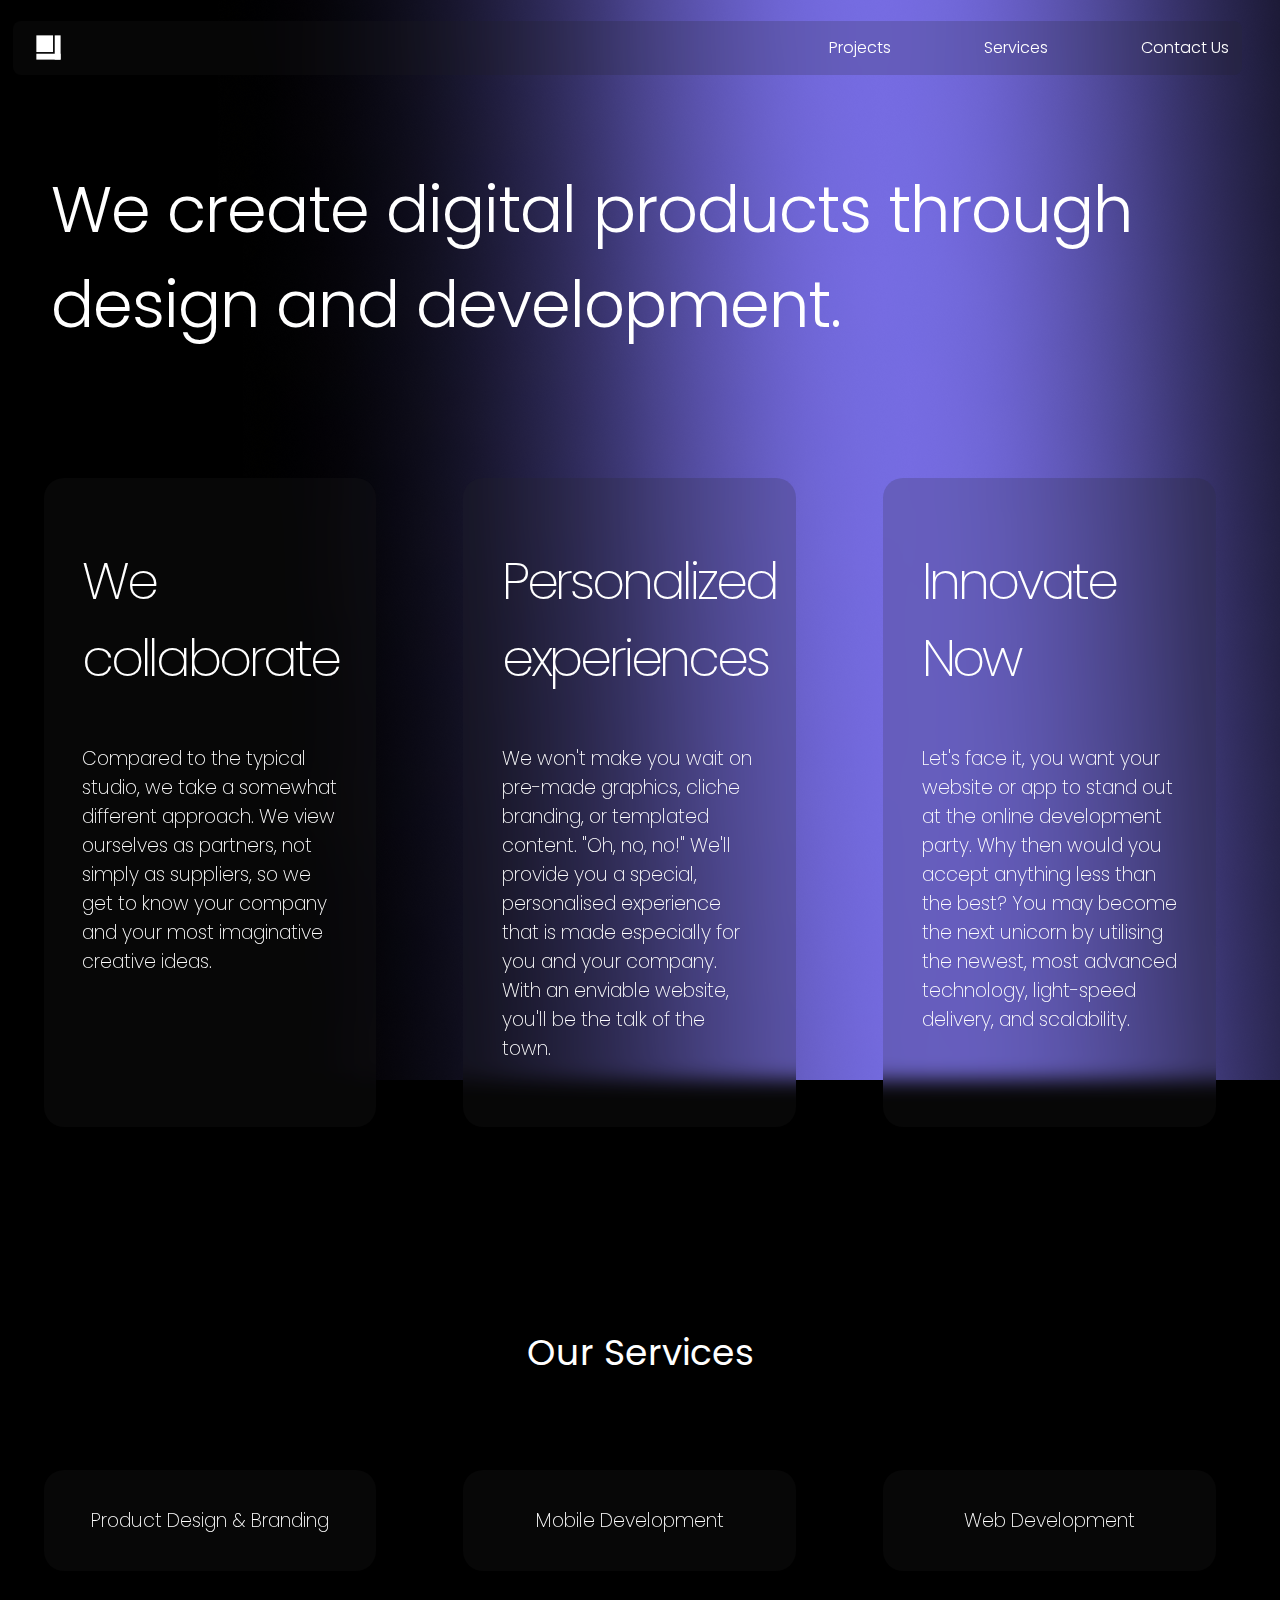
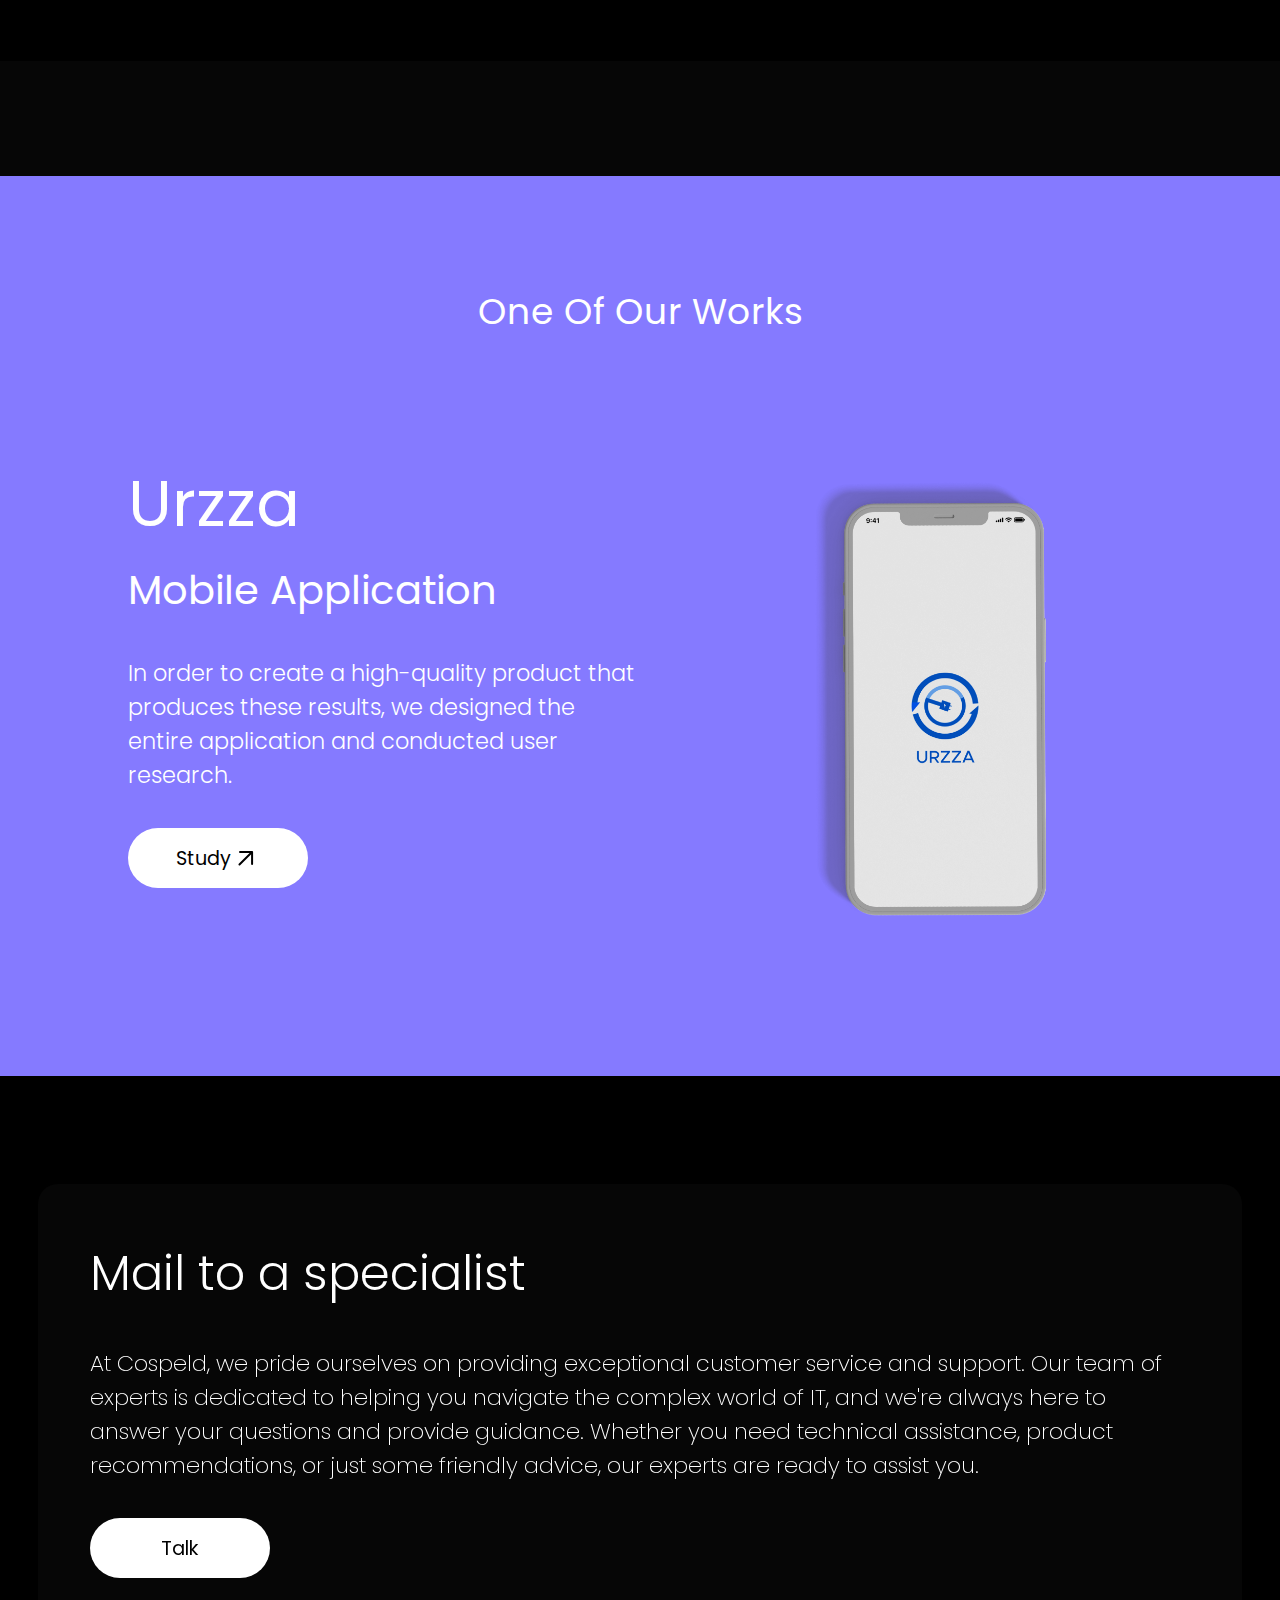
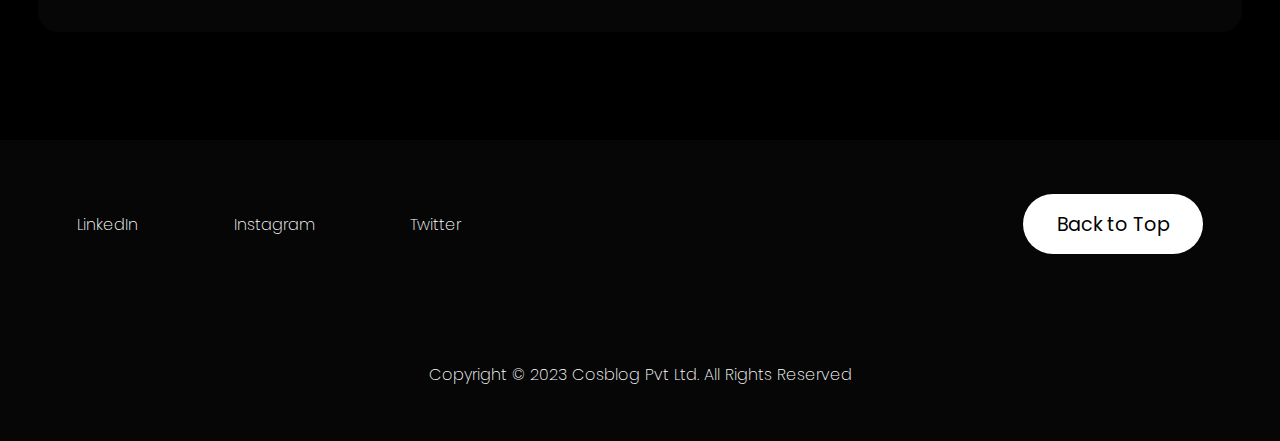
==== index.html @ 84eb61b1 "initial commit" ====
<!DOCTYPE html>
<html lang="en">
  <head>
    <meta charset="UTF-8" />
    <meta http-equiv="X-UA-Compatible" content="IE=edge" />
    <meta name="viewport" content="width=device-width, initial-scale=1.0" />
    <link rel="icon" type="image/x-icon" href="/images/favicon.svg" />
    <title>Cosblog</title>
    <link rel="preconnect" href="https://fonts.googleapis.com" />
    <link rel="preconnect" href="https://fonts.gstatic.com" crossorigin />
    <link
      href="https://fonts.googleapis.com/css2?family=Poppins:wght@200;300;400&display=swap"
      rel="stylesheet"
    />
    <link rel="stylesheet" href="style.css" />
  </head>
  <body>
    <center><nav>
      <img class="logo" src="./images/logo.svg" />
      <div class="contact">Projects</div>
      <div>Services</div>
      <div class="end-nav">Contact Us</div>
    </nav></center>
    <div class="title">
      We create digital products through design and development.
    </div>

    <div class="cards">
      <div class="card">
        <div class="head">We collaborate</div>
        <div class="para">
          Compared to the typical studio, we take a somewhat different approach.
          We view ourselves as partners, not simply as suppliers, so we get to
          know your company and your most imaginative creative ideas.
        </div>
      </div>
      <div class="card">
        <div class="head">Personalized experiences</div>
        <div class="para">
          We won't make you wait on pre-made graphics, cliche branding, or
          templated content. "Oh, no, no!" We'll provide you a special,
          personalised experience that is made especially for you and your
          company. With an enviable website, you'll be the talk of the town.
        </div>
      </div>
      <div class="card">
        <div class="head">Innovate Now</div>
        <div class="para">
          Let's face it, you want your website or app to stand out at the online
          development party. Why then would you accept anything less than the
          best? You may become the next unicorn by utilising the newest, most
          advanced technology, light-speed delivery, and scalability.
        </div>
      </div>
    </div>

    <div class="our-services">Our Services</div>
    <div class="cards">
      <div class="card-s service product-s">Product Design & Branding</div>
      <div class="card-s service">Mobile Development</div>
      <div class="card-s service">Web Development</div>
    </div>

    


    <div class="marquee">
      <span
        >At Cospeld, we specialize in designing and developing web and mobile
        applications for service companies that make accessing services faster,
        easier, and more convenient for their customers. Our process involves
        extensive market research, prototyping, design, development, testing,
        and deployment to ensure that the app is user-friendly, intuitive, and
        visually appealing. Our team is committed to creating a clean and
        attractive interface that enhances the overall user experience,
        resulting in increased customer engagement and brand recognition for our
        clients. We work closely with our clients to understand their needs and
        goals, and provide ongoing support to ensure that their app continues to
        meet the needs of their customers. Contact us today to learn more about
        how we can help your service company streamline its processes and
        improve customer satisfaction with a custom web and mobile app.</span
      >
    </div>











    <div class="project">
      <div class="our-services one-of">One Of Our Works</div>
      <div class="p-flex">
        <div class="p-content">
          <div class="p-title">Urzza</div>
          <div class="p-subtitle">Mobile Application</div>
          <div class="p-para">
            In order to create a high-quality product that produces these
            results, we designed the entire application and conducted user
            research.
          </div>
          <div class="p-button">
            Study <img class="arrow-icon" src="./images/arrow.svg" />
          </div>
        </div>
        <div><img class="phone" src="./images/phone.png" /></div>
      </div>
    </div>



    <div class="t-card">
      <div class="t-title">Mail to a specialist</div>
      <div class="t-para">
        At Cospeld, we pride ourselves on providing exceptional customer service
        and support. Our team of experts is dedicated to helping you navigate
        the complex world of IT, and we're always here to answer your questions
        and provide guidance. Whether you need technical assistance, product
        recommendations, or just some friendly advice, our experts are ready to
        assist you.
      </div>
      <div class="f-button talk">Talk</div>
    </div>

  


    <div class="footer">
      <div class="links">
        <div class="link">LinkedIn</div>
        <div class="link">Instagram</div>
        <div class="link">Twitter</div>
      </div>
      <div class="back"><div class="f-button">Back to Top</div></div>
    </div>

    <div class="co">Copyright © 2023 Cosblog Pvt Ltd. All Rights Reserved</div>
  </body>
  <script>
    
  </script>
</html>
---- style.css ----
*{
    margin: 0;
    box-sizing: border-box;
    font-family: 'Poppins', sans-serif;
}

body{
    background-color: black;
    background-image: url("./images/bg.png");
  background-repeat: no-repeat;
  background-attachment: fixed;
    
}

nav{
    background-color: #22222230;
    backdrop-filter: blur(10px);
    margin: 0.2% 1vw;
    height: 6vh;
    width: 97vw;
    border-radius: 8px;
    color: white;
    display: flex;
    justify-content: space-between;
    align-items: center;
    padding: 0 1vw;
    font-weight: 300;
    font-size: 1rem;
    position: fixed;
    z-index: 99;
}

.logo{
    width: 2.6%;
    min-width: 45px;
    margin: 0 68vw 0 0;
}

.contact{
    padding-left: 4vw;
}



.title{
    color: white;
    font-size: 875%;
    font-weight: 300;
    letter-spacing: -1px;
    margin: 2vh 4vw 12vh 4vw;
    padding-top: 16vh;
}

.cards{
    display: flex;
    margin: 8vh 0;
}
.card{
    background-color: #25252530;
    backdrop-filter: blur(10px);
    color: white;
    width: 26vw;
    align-items: center;
    justify-content: center;
    padding: 2vh 3vw;
    border-radius: 20px;
    margin: 2vh 3.4vw;
}

.head{
    font-size: 4vw;
    width: 18vw;
    font-weight: 200;
    margin: 5.2vh 0;
    letter-spacing: -0.2rem;
}

.para{
    font-weight: 200;
    width: 20vw;
    font-size: 120%;
    margin: 5.2vh 0;
}

.our-services{
    color: white;
    padding-top: 12vh;
    font-size: 36px;
    display: flex;
    justify-content: center;
    align-items: center;
}

.card-s{
    background-color: #25252530;
    backdrop-filter: blur(10px);
    color: white;
    width: 26vw;
    align-items: center;
    justify-content: center;
    padding: 4vh 0;
    border-radius: 20px;
    margin: 2vh 3.4vw;
}

.product-s{
    padding-left: 20px;
    padding-right: 20px;
}

.service{
    display: flex;
    justify-content: center;
    align-items: center;
    font-weight: 200;
    font-size: 160%;
}


.t-card{
    background-color: #22222230;
    backdrop-filter: blur(10px);
    border-radius: 20px;
    padding: 4vh 4vw;
    margin: 12vh 3vw;
    

}


.t-title{
    font-size: 300%;
    font-weight: 300;
    color: white;
    padding: 2vh 0;
}

.t-para{
    font-size: 140%;
    color: white;
    font-weight: 200;
    padding: 2vh 0;
}



.project{
    background-color: #857AFF;
    width: 100%;
    height: 100vh;
    color: white;
}

.one-of{
    padding: 12vh 0;
}

.p-flex{
    display: flex;
}

.p-content{
    padding-left: 10vw;
}

.p-title{
    font-size: 64px;
    padding-top: 1vh;
    padding-bottom: 1vh;
}

.p-subtitle{
    font-size: 40px;
    padding-bottom: 4vh;
}

.p-para{
    font-size: 32px;
    font-weight: 300;
    width: 40vw;
}

.p-button{
    background-color: white;
    color: black;
    border-radius: 30px;
    margin-top: 4vh;
    width: 180px;
    height: 60px;
    display: flex;
    justify-content: center;
    align-items: center;
    font-size: 120%;
}


.phone{
    height: 32vw;
    padding-left: 10vw;
    padding-bottom: 12vh;
}


.footer{
    color: white;
    display: flex;
    align-items: center;
    justify-content: space-between;
    padding: 6vh 6vw;
    background-color: #22222230;
}

.links{
    display: flex;
    justify-content: space-between;
    width: 20vw;
    font-weight: 200;
}


.talk{
    margin: 2vh 0;
}


.f-button{
    background-color: white;
    color: black;
    border-radius: 30px;
    width: 180px;
    height: 60px;
    display: flex;
    justify-content: center;
    align-items: center;
    font-size: 120%;
}


.co{
    background-color: #22222230;
    display: flex;
    align-items: center;
    justify-content: center;
    padding: 6vh 6vw;
    color: white;
    font-weight: 200;
}








.marquee {
    width: 100%;
    overflow: hidden;
    white-space: nowrap;
    background-color: #22222230;
    color: white;
    font-weight: 200;
    font-size: 180%;
    padding: 4vh 0;
  }
  
  .marquee span {
    display: inline-block;
    padding-left: 100%;
    animation: marquee 66s linear infinite;
  }
  
  @keyframes marquee {
    0% {
      transform: translate(0,0);
    }
    100% {
      transform: translate(-100%,0);
    }
  }
  

  @media screen and (max-width: 1600px){
    .logo{
        margin-right: 48vw;
    }

    nav{
        width: 96vw;
    }

        .title{
            font-size: 400%;
        }

        .card-s{
            font-size: 120%;
        }

       

        .p-title{
            margin: 0vh;
        }
        .p-button{
            margin-bottom: 2vh;
        }
        .p-para{
            font-size: 140%;
        }

        .phone{
            height: 620px;
        }

        .links{
            width: 30vw;
        }

    
  }
 







  @media screen and (max-width: 900px) {
    body{
        background-image: url("./images/bg-m.png");
    }
    
    nav{
        max-width: 93vw;
        padding: 2vh 4vw;
        margin: 0 2vw;
    }
    
    .logo{
        
        margin: 0 0vw 0 0;
    }
    .title{
        font-size: 10vw;
        max-width: 80vw;
        margin: 2vh 4vw 26vh 4vw;
    }

    .cards{
        display: block;
    }
    .card{
        width: 86vw;
        margin: 2vh 6vw;
    }

    .head{
        width: 80vw;
        font-size: 380%;
        padding: 0vh 10vw;
    }

    .para{
        width: 80vw;
        font-size: 100%;
        padding: 0vh 10vw;
    }

    .our-services{
        font-size: 200%;
    }

    .card-s{
        width: 86vw;
    }

    .p-flex{
        display: block;
    }

    .p-title{
        font-size: 200%;
    }
    .p-subtitle{
        font-size: 180%;
    }
    .p-para{
        font-size: 140%;
        width: 60vw;
    }
    .phone{
        display: none;
    }

    .t-card{
        width: 86vw;
        margin: 6vh 6vw;
    }

    .t-title{
        font-size: 200%;
        padding: 4vh 10vw;
    }
    .t-para{
        font-size: 100%;
        width: 80vw;
        padding: 0vh 10vw;
    }

    .f-button{
        font-size: 100%;
    }
    .talk{
        margin: 2vh 10vw;
    }
    .footer{
        display: block;
    }
    .links{
        display: block;
        width: 86vw;
        padding: 2vh 12vw;
    }
    .link{
        padding: 2vh 10vw;
        display: flex;
        justify-content: center;
        align-items: center;
    }
    .back{
        display: flex;
        justify-content: center;
        align-items: center;    
        margin: 2vh 10vw;
    }
    .co{
        font-size: 100%;
    }
  }


  

  @media screen and (max-width: 600px){
    .title{
        max-width: 50vw;
    }
  }
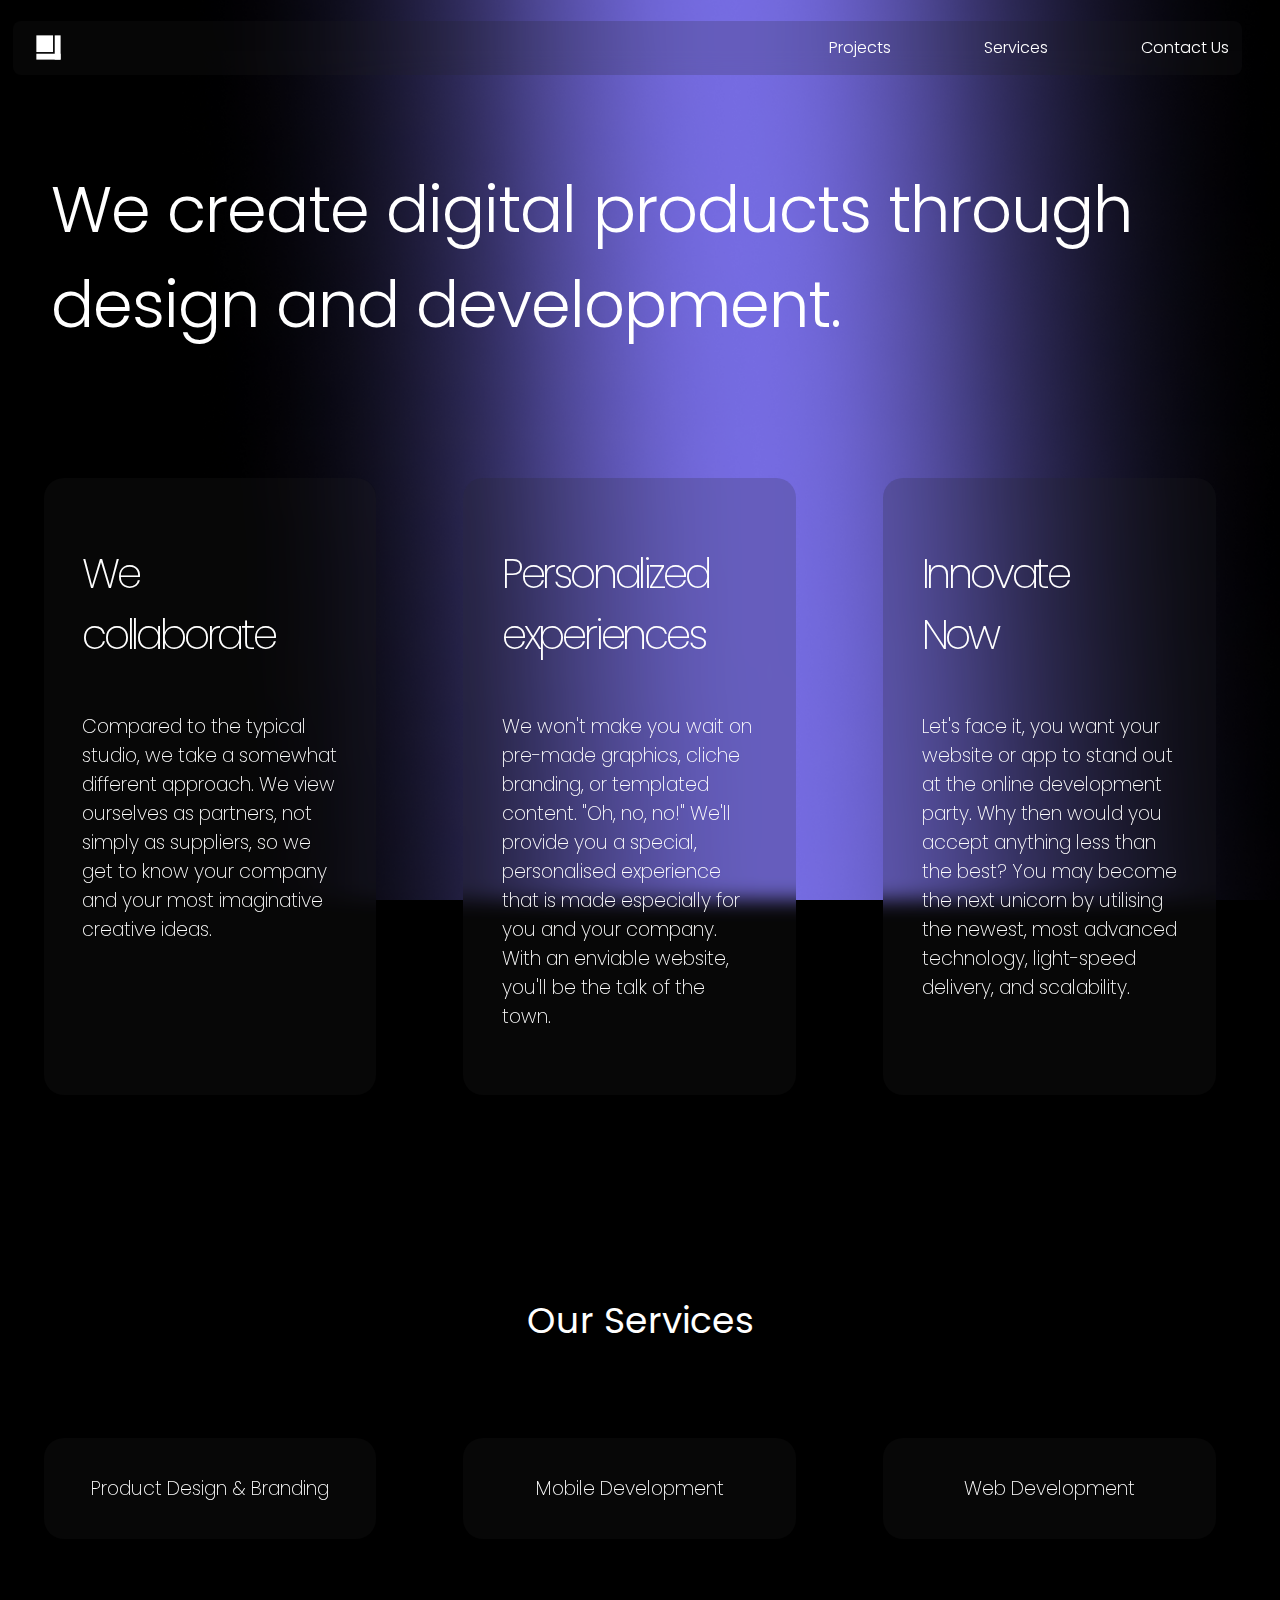
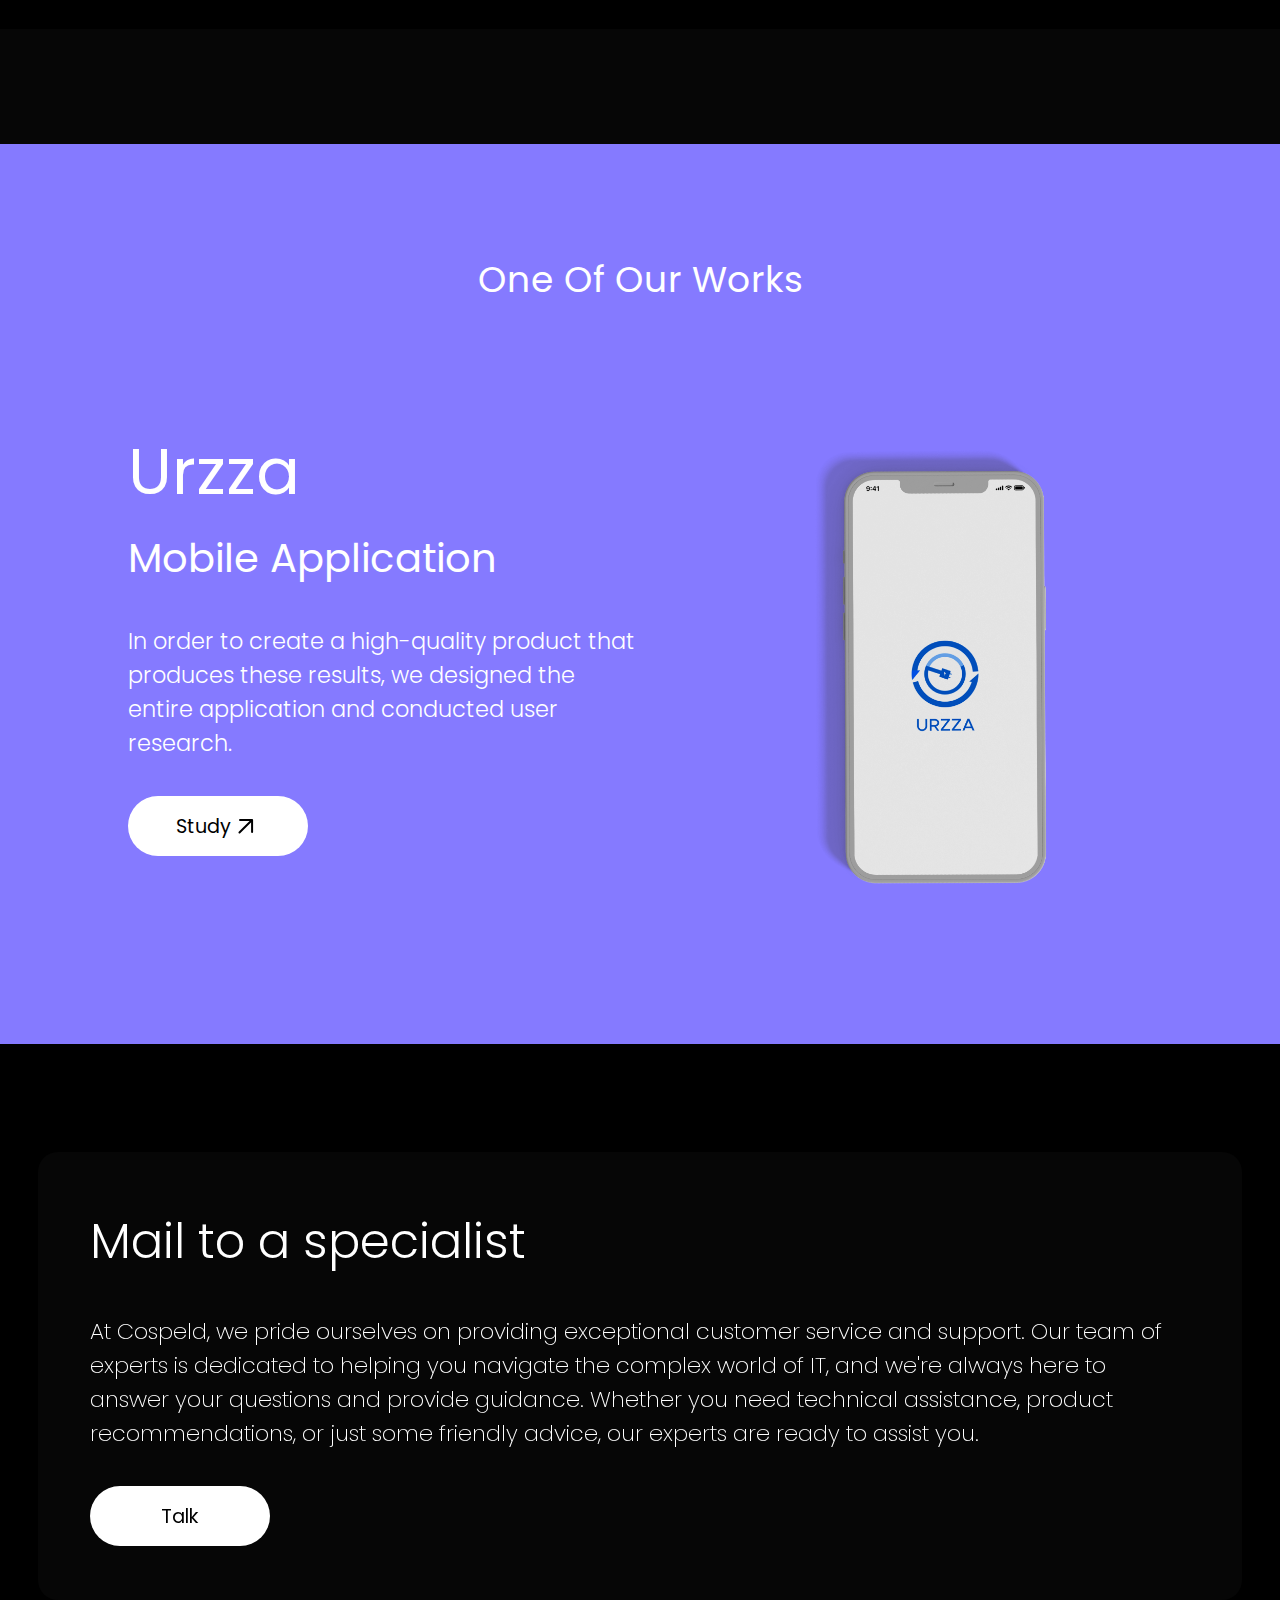
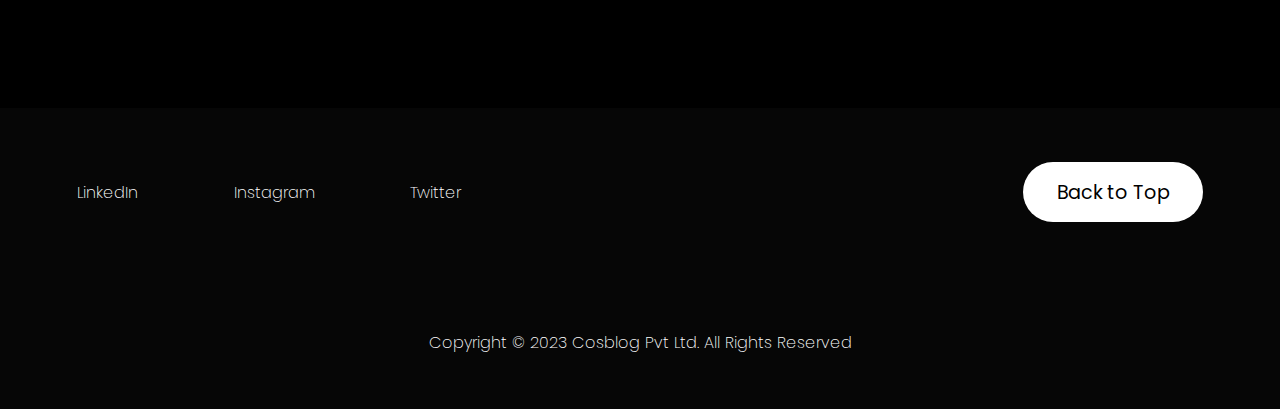
==== commit 55206442: "commit 2" ====
--- a/index.html
+++ b/index.html
@@ -15,12 +15,14 @@
     <link rel="stylesheet" href="style.css" />
   </head>
   <body>
-    <center><nav>
-      <img class="logo" src="./images/logo.svg" />
-      <div class="contact">Projects</div>
-      <div>Services</div>
-      <div class="end-nav">Contact Us</div>
-    </nav></center>
+    <center>
+      <nav>
+        <img class="logo" src="./images/logo.svg" />
+        <div class="contact">Projects</div>
+        <div>Services</div>
+        <div class="end-nav">Contact Us</div>
+      </nav>
+    </center>
     <div class="title">
       We create digital products through design and development.
     </div>
@@ -61,9 +63,6 @@
       <div class="card-s service">Web Development</div>
     </div>
 
-    
-
-
     <div class="marquee">
       <span
         >At Cospeld, we specialize in designing and developing web and mobile
@@ -81,16 +80,6 @@
         improve customer satisfaction with a custom web and mobile app.</span
       >
     </div>
-
-
-
-
-
-
-
-
-
-
 
     <div class="project">
       <div class="our-services one-of">One Of Our Works</div>
@@ -111,8 +100,6 @@
       </div>
     </div>
 
-
-
     <div class="t-card">
       <div class="t-title">Mail to a specialist</div>
       <div class="t-para">
@@ -126,9 +113,6 @@
       <div class="f-button talk">Talk</div>
     </div>
 
-  
-
-
     <div class="footer">
       <div class="links">
         <div class="link">LinkedIn</div>
@@ -140,7 +124,5 @@
 
     <div class="co">Copyright © 2023 Cosblog Pvt Ltd. All Rights Reserved</div>
   </body>
-  <script>
-    
-  </script>
+  <script></script>
 </html>
--- a/style.css
+++ b/style.css
@@ -1,450 +1,427 @@
-*{
-    margin: 0;
-    box-sizing: border-box;
-    font-family: 'Poppins', sans-serif;
-}
-
-body{
-    background-color: black;
-    background-image: url("./images/bg.png");
-  background-repeat: no-repeat;
+* {
+  margin: 0;
+  box-sizing: border-box;
+  font-family: "Poppins", sans-serif;
+}
+
+body {
+  background-color: black;
+  background-image: url("./images/bg.png");
+  background-size: cover;
+  background-repeat: repeat;
   background-attachment: fixed;
-    
-}
-
-nav{
-    background-color: #22222230;
-    backdrop-filter: blur(10px);
-    margin: 0.2% 1vw;
-    height: 6vh;
-    width: 97vw;
-    border-radius: 8px;
-    color: white;
-    display: flex;
-    justify-content: space-between;
-    align-items: center;
-    padding: 0 1vw;
-    font-weight: 300;
-    font-size: 1rem;
-    position: fixed;
-    z-index: 99;
-}
-
-.logo{
-    width: 2.6%;
-    min-width: 45px;
-    margin: 0 68vw 0 0;
-}
-
-.contact{
-    padding-left: 4vw;
-}
-
-
-
-.title{
-    color: white;
-    font-size: 875%;
-    font-weight: 300;
-    letter-spacing: -1px;
-    margin: 2vh 4vw 12vh 4vw;
-    padding-top: 16vh;
-}
-
-.cards{
-    display: flex;
-    margin: 8vh 0;
-}
-.card{
-    background-color: #25252530;
-    backdrop-filter: blur(10px);
-    color: white;
-    width: 26vw;
-    align-items: center;
-    justify-content: center;
-    padding: 2vh 3vw;
-    border-radius: 20px;
-    margin: 2vh 3.4vw;
-}
-
-.head{
+}
+
+nav {
+  background-color: #22222230;
+  backdrop-filter: blur(10px);
+  margin: 0.2% 1vw;
+  height: 6vh;
+  width: 97vw;
+  border-radius: 8px;
+  color: white;
+  display: flex;
+  justify-content: space-between;
+  align-items: center;
+  padding: 0 1vw;
+  font-weight: 300;
+  font-size: 1rem;
+  position: fixed;
+  z-index: 99;
+}
+
+.logo {
+  width: 2.6%;
+  min-width: 45px;
+  margin: 0 68vw 0 0;
+}
+
+.contact {
+  padding-left: 4vw;
+}
+
+.title {
+  color: white;
+  font-size: 875%;
+  font-weight: 300;
+  letter-spacing: -1px;
+  margin: 2vh 4vw 12vh 4vw;
+  padding-top: 16vh;
+}
+
+.cards {
+  display: flex;
+  margin: 8vh 0;
+}
+.card {
+  background-color: #25252530;
+  backdrop-filter: blur(10px);
+  color: white;
+  width: 26vw;
+  align-items: center;
+  justify-content: center;
+  padding: 2vh 3vw;
+  border-radius: 20px;
+  margin: 2vh 3.4vw;
+}
+
+.head {
+  font-size: 3.2vw;
+  width: 18vw;
+  font-weight: 200;
+  margin: 5.2vh 0;
+  letter-spacing: -0.2rem;
+}
+
+.para {
+  font-weight: 200;
+  width: 20vw;
+  font-size: 120%;
+  margin: 5.2vh 0;
+}
+
+.our-services {
+  color: white;
+  padding-top: 12vh;
+  font-size: 36px;
+  display: flex;
+  justify-content: center;
+  align-items: center;
+}
+
+.card-s {
+  background-color: #25252530;
+  backdrop-filter: blur(10px);
+  color: white;
+  width: 26vw;
+  align-items: center;
+  justify-content: center;
+  padding: 4vh 0;
+  border-radius: 20px;
+  margin: 2vh 3.4vw;
+}
+
+.product-s {
+  padding-left: 20px;
+  padding-right: 20px;
+}
+
+.service {
+  display: flex;
+  justify-content: center;
+  align-items: center;
+  font-weight: 200;
+  font-size: 160%;
+}
+
+.t-card {
+  background-color: #22222230;
+  backdrop-filter: blur(10px);
+  border-radius: 20px;
+  padding: 4vh 4vw;
+  margin: 12vh 3vw;
+}
+
+.t-title {
+  font-size: 300%;
+  font-weight: 300;
+  color: white;
+  padding: 2vh 0;
+}
+
+.t-para {
+  font-size: 140%;
+  color: white;
+  font-weight: 200;
+  padding: 2vh 0;
+}
+
+.project {
+  background-color: #857aff;
+  width: 100%;
+  height: 100vh;
+  color: white;
+}
+
+.one-of {
+  padding: 12vh 0;
+}
+
+.p-flex {
+  display: flex;
+}
+
+.p-content {
+  padding-left: 10vw;
+}
+
+.p-title {
+  font-size: 64px;
+  padding-top: 1vh;
+  padding-bottom: 1vh;
+}
+
+.p-subtitle {
+  font-size: 40px;
+  padding-bottom: 4vh;
+}
+
+.p-para {
+  font-size: 32px;
+  font-weight: 300;
+  width: 40vw;
+}
+
+.p-button {
+  background-color: white;
+  color: black;
+  border-radius: 30px;
+  margin-top: 4vh;
+  width: 180px;
+  height: 60px;
+  display: flex;
+  justify-content: center;
+  align-items: center;
+  font-size: 120%;
+}
+
+.phone {
+  height: 32vw;
+  padding-left: 10vw;
+  padding-bottom: 12vh;
+}
+
+.footer {
+  color: white;
+  display: flex;
+  align-items: center;
+  justify-content: space-between;
+  padding: 6vh 6vw;
+  background-color: #22222230;
+}
+
+.links {
+  display: flex;
+  justify-content: space-between;
+  width: 20vw;
+  font-weight: 200;
+}
+
+.talk {
+  margin: 2vh 0;
+}
+
+.f-button {
+  background-color: white;
+  color: black;
+  border-radius: 30px;
+  width: 180px;
+  height: 60px;
+  display: flex;
+  justify-content: center;
+  align-items: center;
+  font-size: 120%;
+}
+
+.co {
+  background-color: #22222230;
+  display: flex;
+  align-items: center;
+  justify-content: center;
+  padding: 6vh 6vw;
+  color: white;
+  font-weight: 200;
+}
+
+.marquee {
+  width: 100%;
+  overflow: hidden;
+  white-space: nowrap;
+  background-color: #22222230;
+  color: white;
+  font-weight: 200;
+  font-size: 180%;
+  padding: 4vh 0;
+}
+
+.marquee span {
+  display: inline-block;
+  padding-left: 100%;
+  animation: marquee 66s linear infinite;
+}
+
+@keyframes marquee {
+  0% {
+    transform: translate(0, 0);
+  }
+  100% {
+    transform: translate(-100%, 0);
+  }
+}
+
+@media screen and (max-width: 1600px) {
+  .logo {
+    margin-right: 48vw;
+  }
+
+  nav {
+    width: 96vw;
+  }
+
+  .title {
+    font-size: 400%;
+  }
+
+  .card-s {
+    font-size: 120%;
+  }
+
+  .p-title {
+    margin: 0vh;
+  }
+  .p-button {
+    margin-bottom: 2vh;
+  }
+  .p-para {
+    font-size: 140%;
+  }
+
+  .phone {
+    height: 620px;
+  }
+
+  .links {
+    width: 30vw;
+  }
+}
+
+@media screen and (max-width: 900px) {
+  body {
+    background-image: url("./images/bg-m.png");
+  }
+
+  nav {
+    max-width: 93vw;
+    padding: 2vh 4vw;
+    margin: 0 2vw;
+    font-size: 3vw;
+  }
+
+  .logo {
+    margin: 0 0vw 0 0;
+  }
+  .title {
+    font-size: 10vw;
+    max-width: 80vw;
+    margin: 2vh 4vw 26vh 4vw;
+  }
+
+  .cards {
+    display: block;
+  }
+  .card {
+    width: 86vw;
+    margin: 2vh 6vw;
+  }
+
+  .head {
+    width: 70vw;
+    font-size: 10vw;
+    padding: 0vh 10vw;
+  }
+
+  .para {
+    width: 80vw;
+    font-size: 100%;
+    padding: 0vh 10vw;
+  }
+
+  .our-services {
+    font-size: 200%;
+  }
+
+  .card-s {
+    width: 86vw;
+  }
+
+  .p-flex {
+    display: block;
+  }
+
+  .p-title {
+    font-size: 200%;
+  }
+  .p-subtitle {
+    font-size: 5vw;
+  }
+  .p-para {
     font-size: 4vw;
-    width: 18vw;
-    font-weight: 200;
-    margin: 5.2vh 0;
-    letter-spacing: -0.2rem;
-}
-
-.para{
-    font-weight: 200;
-    width: 20vw;
-    font-size: 120%;
-    margin: 5.2vh 0;
-}
-
-.our-services{
-    color: white;
-    padding-top: 12vh;
-    font-size: 36px;
+    width: 60vw;
+  }
+  .phone {
+    display: none;
+  }
+
+  .p-button {
+    font-size: 4vw;
+  }
+
+  .arrow-icon {
+    width: 24px;
+  }
+
+  .t-card {
+    width: 86vw;
+    margin: 6vh 6vw;
+  }
+
+  .t-title {
+    font-size: 200%;
+    padding: 4vh 10vw;
+  }
+  .t-para {
+    font-size: 4vw;
+    width: 80vw;
+    padding: 1vh 10vw;
+  }
+
+  .f-button {
+    font-size: 4vw;
+  }
+  .talk {
+    margin: 2vh 10vw;
+  }
+  .footer {
+    display: block;
+  }
+  .links {
+    display: block;
+    width: 86vw;
+    padding: 2vh 12vw;
+  }
+  .link {
+    padding: 2vh 10vw;
     display: flex;
     justify-content: center;
     align-items: center;
-}
-
-.card-s{
-    background-color: #25252530;
-    backdrop-filter: blur(10px);
-    color: white;
-    width: 26vw;
-    align-items: center;
-    justify-content: center;
-    padding: 4vh 0;
-    border-radius: 20px;
-    margin: 2vh 3.4vw;
-}
-
-.product-s{
-    padding-left: 20px;
-    padding-right: 20px;
-}
-
-.service{
+  }
+  .back {
     display: flex;
     justify-content: center;
     align-items: center;
-    font-weight: 200;
-    font-size: 160%;
-}
-
-
-.t-card{
-    background-color: #22222230;
-    backdrop-filter: blur(10px);
-    border-radius: 20px;
-    padding: 4vh 4vw;
-    margin: 12vh 3vw;
-    
-
-}
-
-
-.t-title{
-    font-size: 300%;
-    font-weight: 300;
-    color: white;
-    padding: 2vh 0;
-}
-
-.t-para{
-    font-size: 140%;
-    color: white;
-    font-weight: 200;
-    padding: 2vh 0;
-}
-
-
-
-.project{
-    background-color: #857AFF;
-    width: 100%;
-    height: 100vh;
-    color: white;
-}
-
-.one-of{
-    padding: 12vh 0;
-}
-
-.p-flex{
-    display: flex;
-}
-
-.p-content{
-    padding-left: 10vw;
-}
-
-.p-title{
-    font-size: 64px;
-    padding-top: 1vh;
-    padding-bottom: 1vh;
-}
-
-.p-subtitle{
-    font-size: 40px;
-    padding-bottom: 4vh;
-}
-
-.p-para{
-    font-size: 32px;
-    font-weight: 300;
-    width: 40vw;
-}
-
-.p-button{
-    background-color: white;
-    color: black;
-    border-radius: 30px;
-    margin-top: 4vh;
-    width: 180px;
-    height: 60px;
-    display: flex;
-    justify-content: center;
-    align-items: center;
-    font-size: 120%;
-}
-
-
-.phone{
-    height: 32vw;
-    padding-left: 10vw;
-    padding-bottom: 12vh;
-}
-
-
-.footer{
-    color: white;
-    display: flex;
-    align-items: center;
-    justify-content: space-between;
-    padding: 6vh 6vw;
-    background-color: #22222230;
-}
-
-.links{
-    display: flex;
-    justify-content: space-between;
-    width: 20vw;
-    font-weight: 200;
-}
-
-
-.talk{
-    margin: 2vh 0;
-}
-
-
-.f-button{
-    background-color: white;
-    color: black;
-    border-radius: 30px;
-    width: 180px;
-    height: 60px;
-    display: flex;
-    justify-content: center;
-    align-items: center;
-    font-size: 120%;
-}
-
-
-.co{
-    background-color: #22222230;
-    display: flex;
-    align-items: center;
-    justify-content: center;
-    padding: 6vh 6vw;
-    color: white;
-    font-weight: 200;
-}
-
-
-
-
-
-
-
-
-.marquee {
-    width: 100%;
-    overflow: hidden;
-    white-space: nowrap;
-    background-color: #22222230;
-    color: white;
-    font-weight: 200;
-    font-size: 180%;
-    padding: 4vh 0;
-  }
-  
-  .marquee span {
-    display: inline-block;
-    padding-left: 100%;
-    animation: marquee 66s linear infinite;
-  }
-  
-  @keyframes marquee {
-    0% {
-      transform: translate(0,0);
-    }
-    100% {
-      transform: translate(-100%,0);
-    }
-  }
-  
-
-  @media screen and (max-width: 1600px){
-    .logo{
-        margin-right: 48vw;
-    }
-
-    nav{
-        width: 96vw;
-    }
-
-        .title{
-            font-size: 400%;
-        }
-
-        .card-s{
-            font-size: 120%;
-        }
-
-       
-
-        .p-title{
-            margin: 0vh;
-        }
-        .p-button{
-            margin-bottom: 2vh;
-        }
-        .p-para{
-            font-size: 140%;
-        }
-
-        .phone{
-            height: 620px;
-        }
-
-        .links{
-            width: 30vw;
-        }
-
-    
-  }
- 
-
-
-
-
-
-
-
-  @media screen and (max-width: 900px) {
-    body{
-        background-image: url("./images/bg-m.png");
-    }
-    
-    nav{
-        max-width: 93vw;
-        padding: 2vh 4vw;
-        margin: 0 2vw;
-    }
-    
-    .logo{
-        
-        margin: 0 0vw 0 0;
-    }
-    .title{
-        font-size: 10vw;
-        max-width: 80vw;
-        margin: 2vh 4vw 26vh 4vw;
-    }
-
-    .cards{
-        display: block;
-    }
-    .card{
-        width: 86vw;
-        margin: 2vh 6vw;
-    }
-
-    .head{
-        width: 80vw;
-        font-size: 380%;
-        padding: 0vh 10vw;
-    }
-
-    .para{
-        width: 80vw;
-        font-size: 100%;
-        padding: 0vh 10vw;
-    }
-
-    .our-services{
-        font-size: 200%;
-    }
-
-    .card-s{
-        width: 86vw;
-    }
-
-    .p-flex{
-        display: block;
-    }
-
-    .p-title{
-        font-size: 200%;
-    }
-    .p-subtitle{
-        font-size: 180%;
-    }
-    .p-para{
-        font-size: 140%;
-        width: 60vw;
-    }
-    .phone{
-        display: none;
-    }
-
-    .t-card{
-        width: 86vw;
-        margin: 6vh 6vw;
-    }
-
-    .t-title{
-        font-size: 200%;
-        padding: 4vh 10vw;
-    }
-    .t-para{
-        font-size: 100%;
-        width: 80vw;
-        padding: 0vh 10vw;
-    }
-
-    .f-button{
-        font-size: 100%;
-    }
-    .talk{
-        margin: 2vh 10vw;
-    }
-    .footer{
-        display: block;
-    }
-    .links{
-        display: block;
-        width: 86vw;
-        padding: 2vh 12vw;
-    }
-    .link{
-        padding: 2vh 10vw;
-        display: flex;
-        justify-content: center;
-        align-items: center;
-    }
-    .back{
-        display: flex;
-        justify-content: center;
-        align-items: center;    
-        margin: 2vh 10vw;
-    }
-    .co{
-        font-size: 100%;
-    }
-  }
-
-
-  
-
-  @media screen and (max-width: 600px){
-    .title{
-        max-width: 50vw;
-    }
-  }+    margin: 2vh 10vw;
+  }
+  .co {
+    font-size: 3vw;
+  }
+}
+
+@media screen and (max-width: 600px) {
+  .title {
+    max-width: 50vw;
+  }
+
+  body {
+    background-image: url("./images/bg-m2.png");
+  }
+}
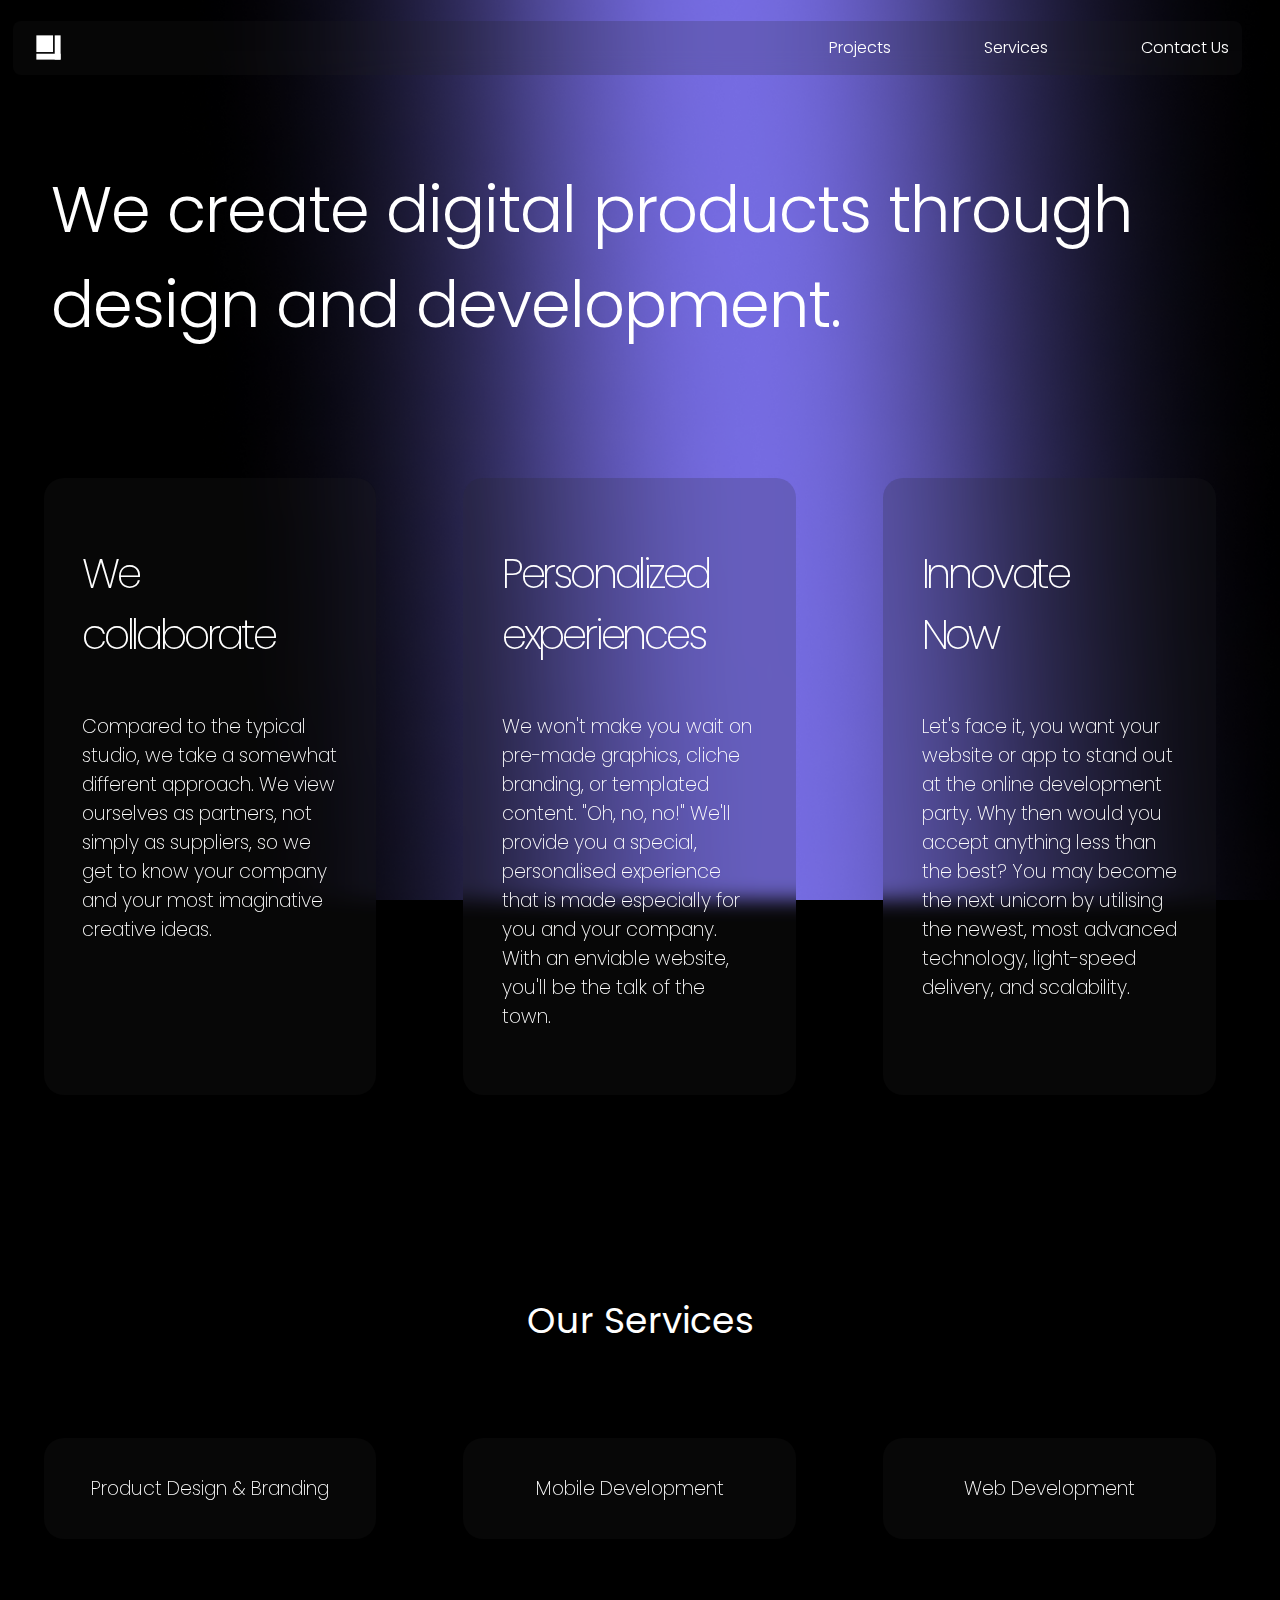
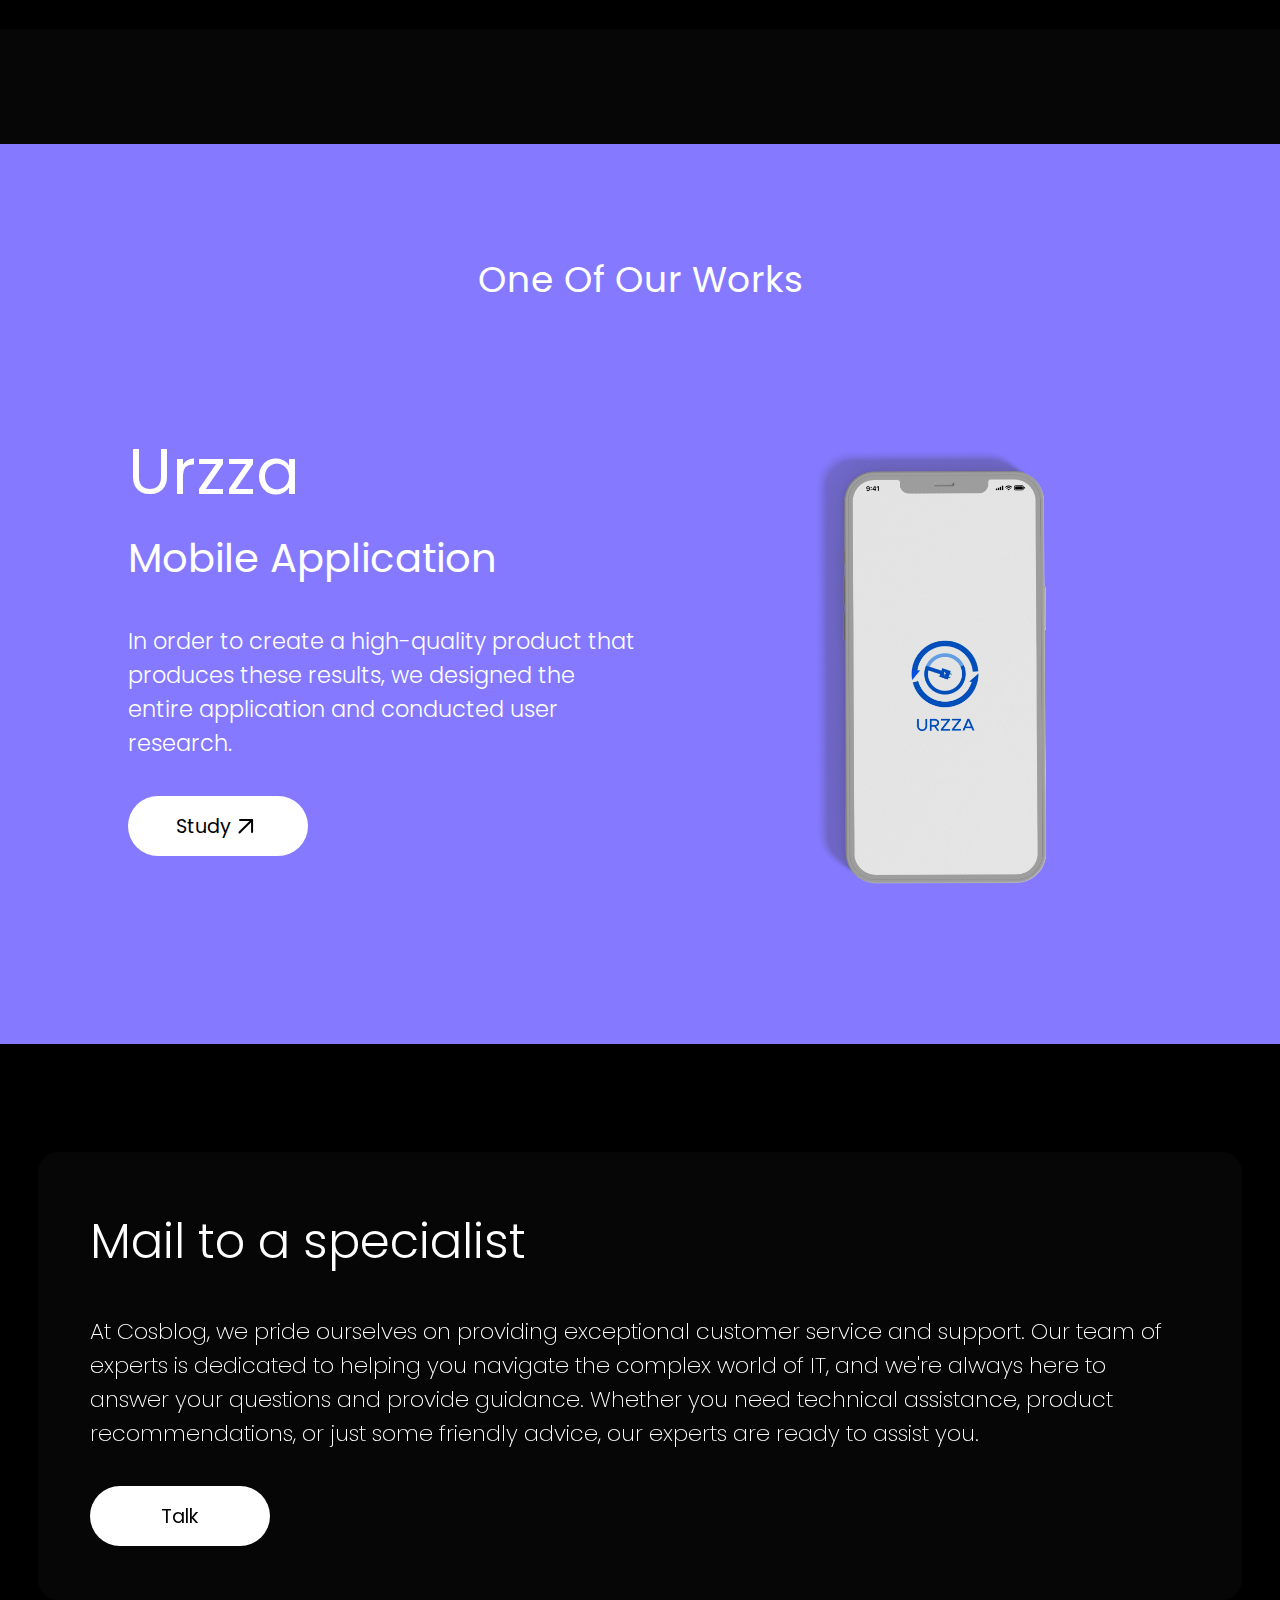
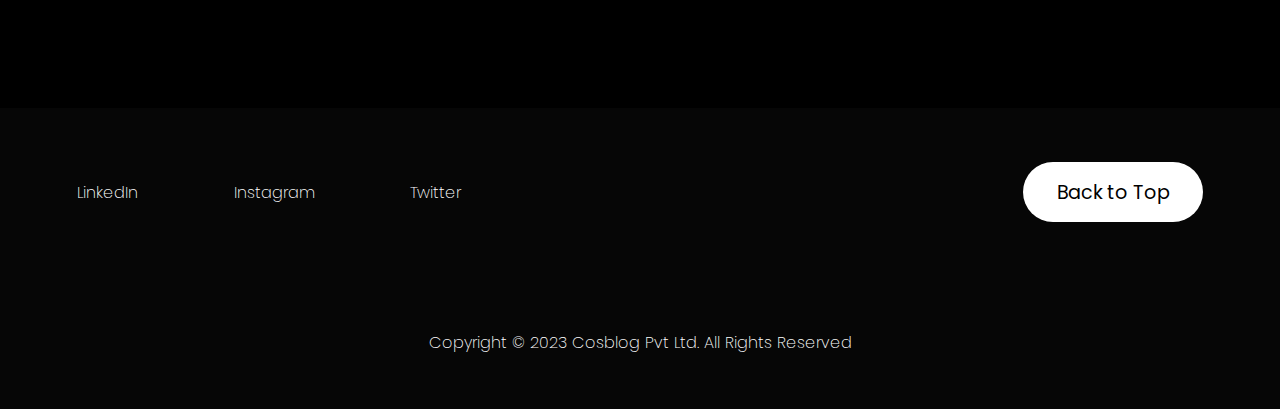
==== commit c16730fc: "commit 3" ====
--- a/index.html
+++ b/index.html
@@ -65,7 +65,7 @@
 
     <div class="marquee">
       <span
-        >At Cospeld, we specialize in designing and developing web and mobile
+        >At Cosblog, we specialize in designing and developing web and mobile
         applications for service companies that make accessing services faster,
         easier, and more convenient for their customers. Our process involves
         extensive market research, prototyping, design, development, testing,
@@ -103,7 +103,7 @@
     <div class="t-card">
       <div class="t-title">Mail to a specialist</div>
       <div class="t-para">
-        At Cospeld, we pride ourselves on providing exceptional customer service
+        At Cosblog, we pride ourselves on providing exceptional customer service
         and support. Our team of experts is dedicated to helping you navigate
         the complex world of IT, and we're always here to answer your questions
         and provide guidance. Whether you need technical assistance, product
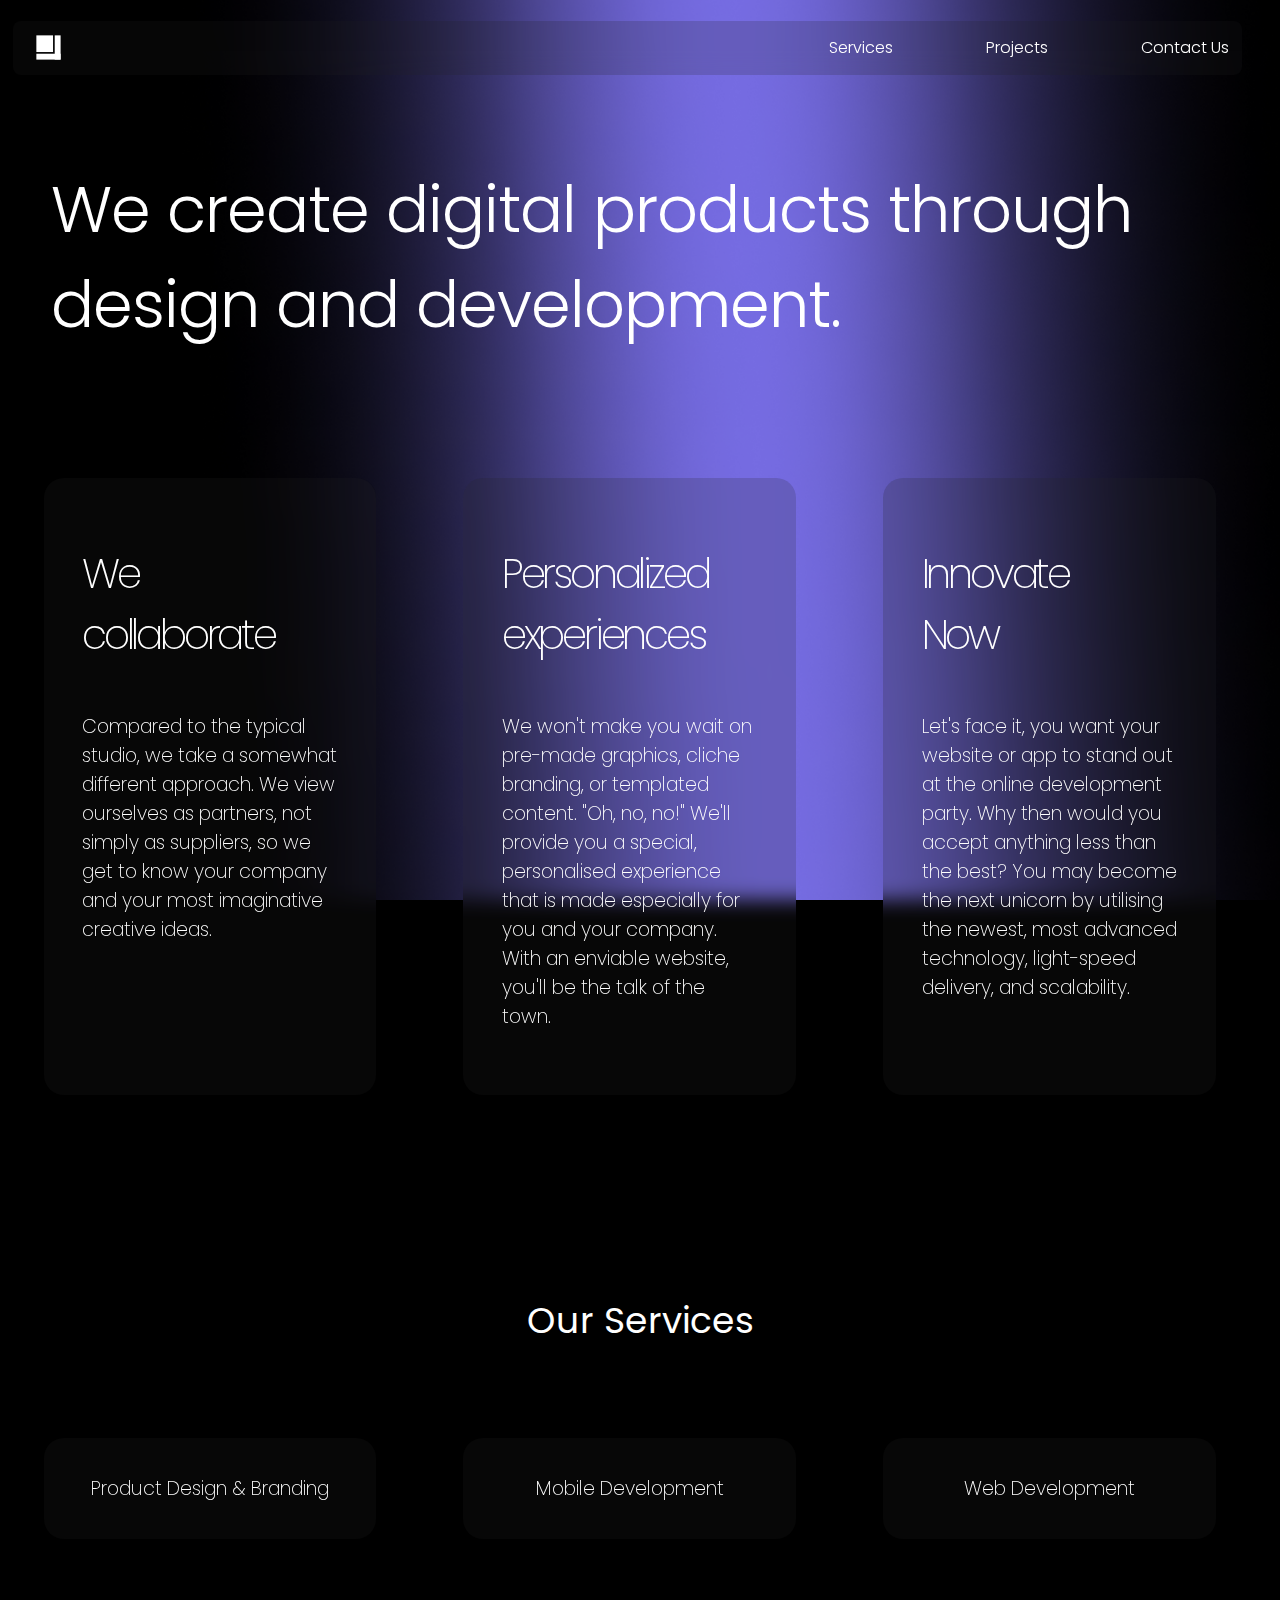
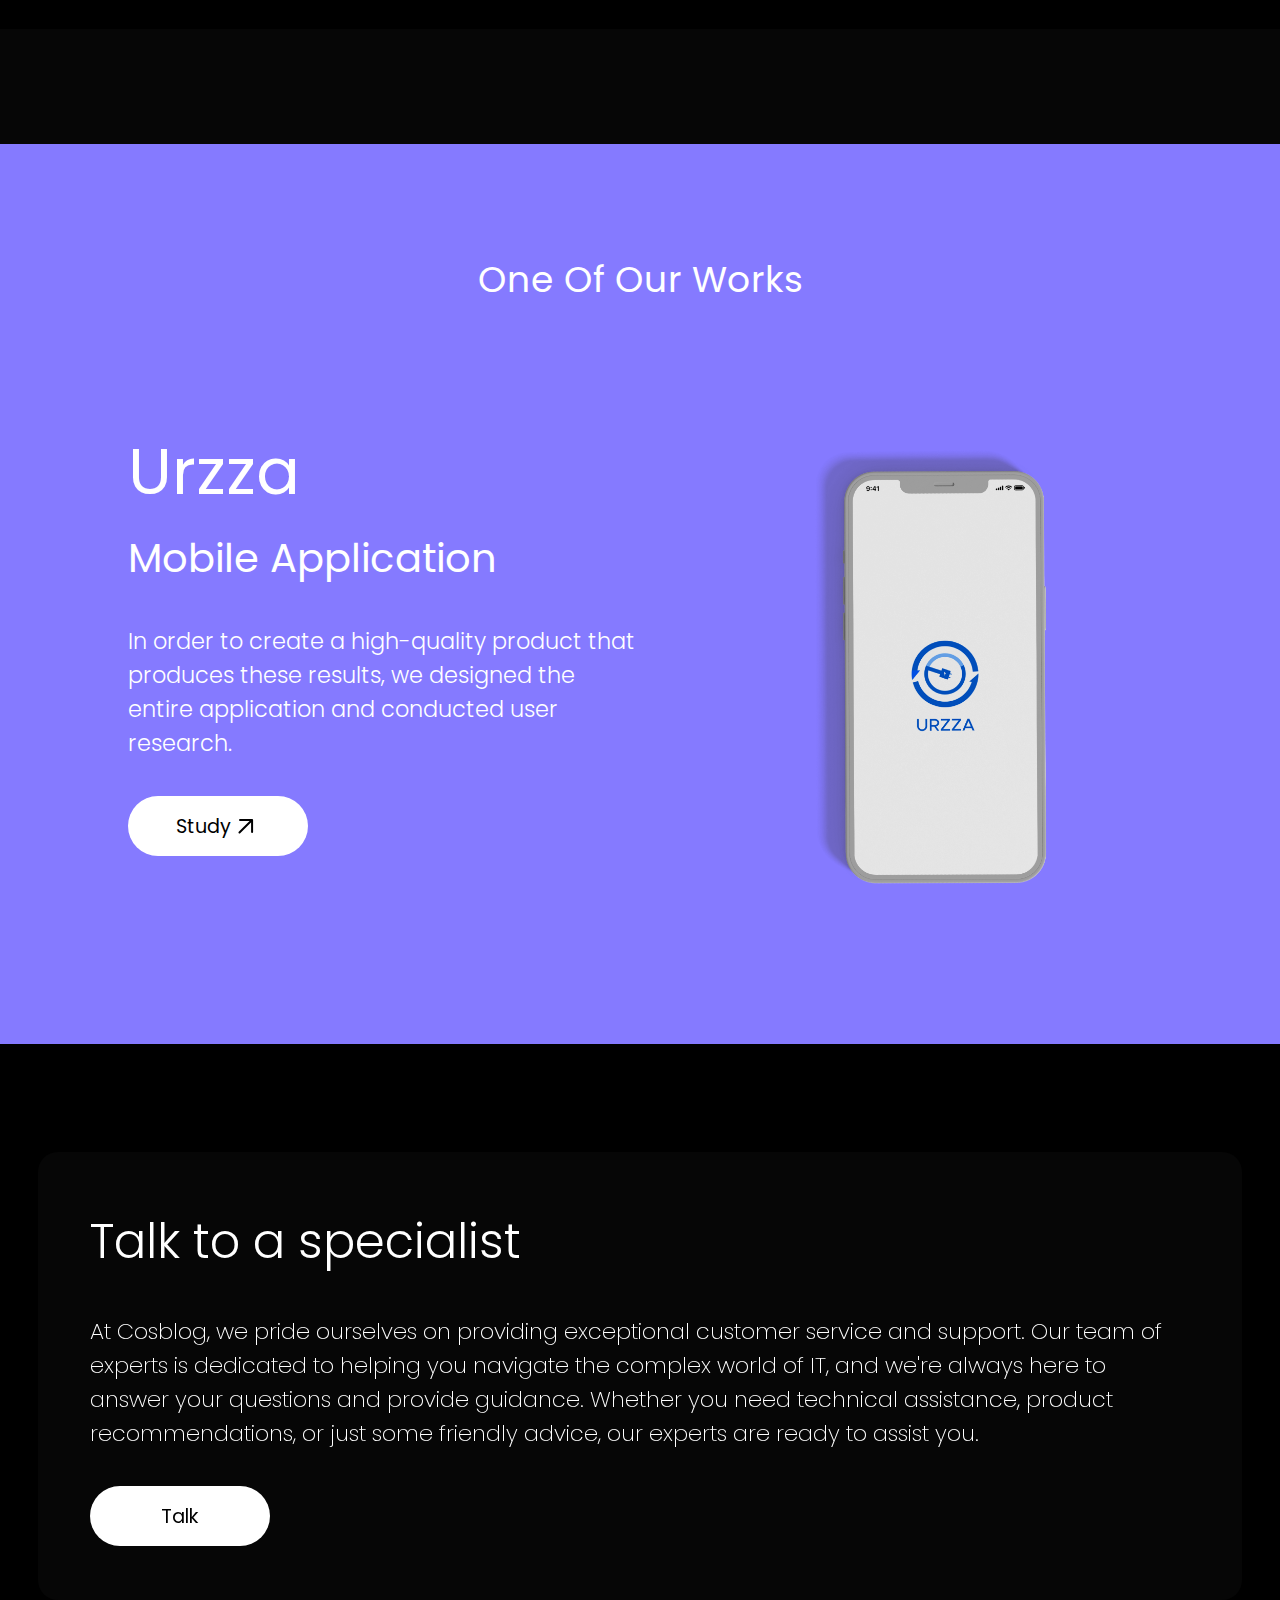
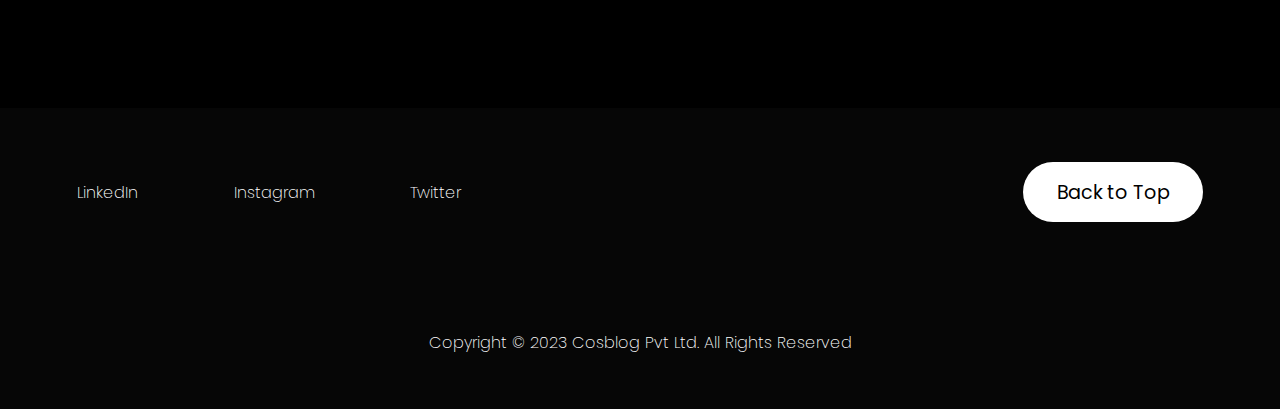
==== commit ade98be6: "Commit 6" ====
--- a/index.html
+++ b/index.html
@@ -18,9 +18,9 @@
     <center>
       <nav>
         <img class="logo" src="./images/logo.svg" />
-        <div class="contact">Projects</div>
-        <div>Services</div>
-        <div class="end-nav">Contact Us</div>
+        <div onclick="location.href = '#services';" class="contact b">Services</div>
+        <div onclick="location.href = '#project';" class="b" >Projects</div>
+        <div onclick="location.href = '#talk';" class="end-nav b">Contact Us</div>
       </nav>
     </center>
     <div class="title">
@@ -56,7 +56,7 @@
       </div>
     </div>
 
-    <div class="our-services">Our Services</div>
+    <div id="services" class="our-services">Our Services</div>
     <div class="cards">
       <div class="card-s service product-s">Product Design & Branding</div>
       <div class="card-s service">Mobile Development</div>
@@ -81,7 +81,7 @@
       >
     </div>
 
-    <div class="project">
+    <div id="project" class="project">
       <div class="our-services one-of">One Of Our Works</div>
       <div class="p-flex">
         <div class="p-content">
@@ -92,7 +92,7 @@
             results, we designed the entire application and conducted user
             research.
           </div>
-          <div class="p-button">
+          <div onclick="location.href = 'Urzza.html';" class="p-button">
             Study <img class="arrow-icon" src="./images/arrow.svg" />
           </div>
         </div>
@@ -100,8 +100,8 @@
       </div>
     </div>
 
-    <div class="t-card">
-      <div class="t-title">Mail to a specialist</div>
+    <div id="talk" class="t-card">
+      <div class="t-title">Talk to a specialist</div>
       <div class="t-para">
         At Cosblog, we pride ourselves on providing exceptional customer service
         and support. Our team of experts is dedicated to helping you navigate
@@ -110,19 +110,21 @@
         recommendations, or just some friendly advice, our experts are ready to
         assist you.
       </div>
-      <div class="f-button talk">Talk</div>
+      <div onclick="window.open('mailto:test@example.com')" class="f-button talk">Talk</div>
     </div>
 
     <div class="footer">
       <div class="links">
-        <div class="link">LinkedIn</div>
-        <div class="link">Instagram</div>
-        <div class="link">Twitter</div>
+        <div class="link b">LinkedIn</div>
+        <div class="link b">Instagram</div>
+        <div class="link b">Twitter</div>
       </div>
-      <div class="back"><div class="f-button">Back to Top</div></div>
+      <div class="back"><div onclick="window.scrollTo(0, 0);" class="f-button">Back to Top</div></div>
     </div>
 
     <div class="co">Copyright © 2023 Cosblog Pvt Ltd. All Rights Reserved</div>
   </body>
-  <script></script>
+  <script>
+    document.getElementById("divElement").scrollIntoView();
+  </script>
 </html>
--- a/style.css
+++ b/style.css
@@ -2,6 +2,7 @@
   margin: 0;
   box-sizing: border-box;
   font-family: "Poppins", sans-serif;
+  scroll-behavior: smooth;
 }
 
 body {
@@ -10,7 +11,9 @@
   background-size: cover;
   background-repeat: repeat;
   background-attachment: fixed;
-}
+  transition: 1s ease-in;
+}
+
 
 nav {
   background-color: #22222230;
@@ -30,6 +33,11 @@
   z-index: 99;
 }
 
+
+.b:hover{
+  cursor: pointer;
+}
+
 .logo {
   width: 2.6%;
   min-width: 45px;
@@ -185,6 +193,11 @@
   font-size: 120%;
 }
 
+.p-button:hover{
+  cursor: pointer;
+}
+
+
 .phone {
   height: 32vw;
   padding-left: 10vw;
@@ -223,6 +236,12 @@
   font-size: 120%;
 }
 
+
+.f-button:hover{
+  cursor: pointer;
+}
+
+
 .co {
   background-color: #22222230;
   display: flex;
@@ -302,16 +321,18 @@
 
   nav {
     max-width: 93vw;
+    min-width: 280px;
+    min-height: 50px;
     padding: 2vh 4vw;
     margin: 0 2vw;
-    font-size: 3vw;
+    font-size: 80%;
   }
 
   .logo {
     margin: 0 0vw 0 0;
   }
   .title {
-    font-size: 10vw;
+    font-size:  230%;
     max-width: 80vw;
     margin: 2vh 4vw 26vh 4vw;
   }
@@ -326,7 +347,7 @@
 
   .head {
     width: 70vw;
-    font-size: 10vw;
+    font-size: 35px;
     padding: 0vh 10vw;
   }
 
@@ -355,7 +376,7 @@
     font-size: 5vw;
   }
   .p-para {
-    font-size: 4vw;
+    font-size: 100%;
     width: 60vw;
   }
   .phone {
@@ -363,7 +384,7 @@
   }
 
   .p-button {
-    font-size: 4vw;
+    font-size: 100%;
   }
 
   .arrow-icon {
@@ -380,13 +401,13 @@
     padding: 4vh 10vw;
   }
   .t-para {
-    font-size: 4vw;
+    font-size: 100%;
     width: 80vw;
     padding: 1vh 10vw;
   }
 
   .f-button {
-    font-size: 4vw;
+    font-size: 100%;
   }
   .talk {
     margin: 2vh 10vw;
@@ -410,15 +431,16 @@
     justify-content: center;
     align-items: center;
     margin: 2vh 10vw;
+   
   }
   .co {
-    font-size: 3vw;
+    font-size: 66%;
   }
 }
 
 @media screen and (max-width: 600px) {
   .title {
-    max-width: 50vw;
+    max-width: 6    0vw;
   }
 
   body {
